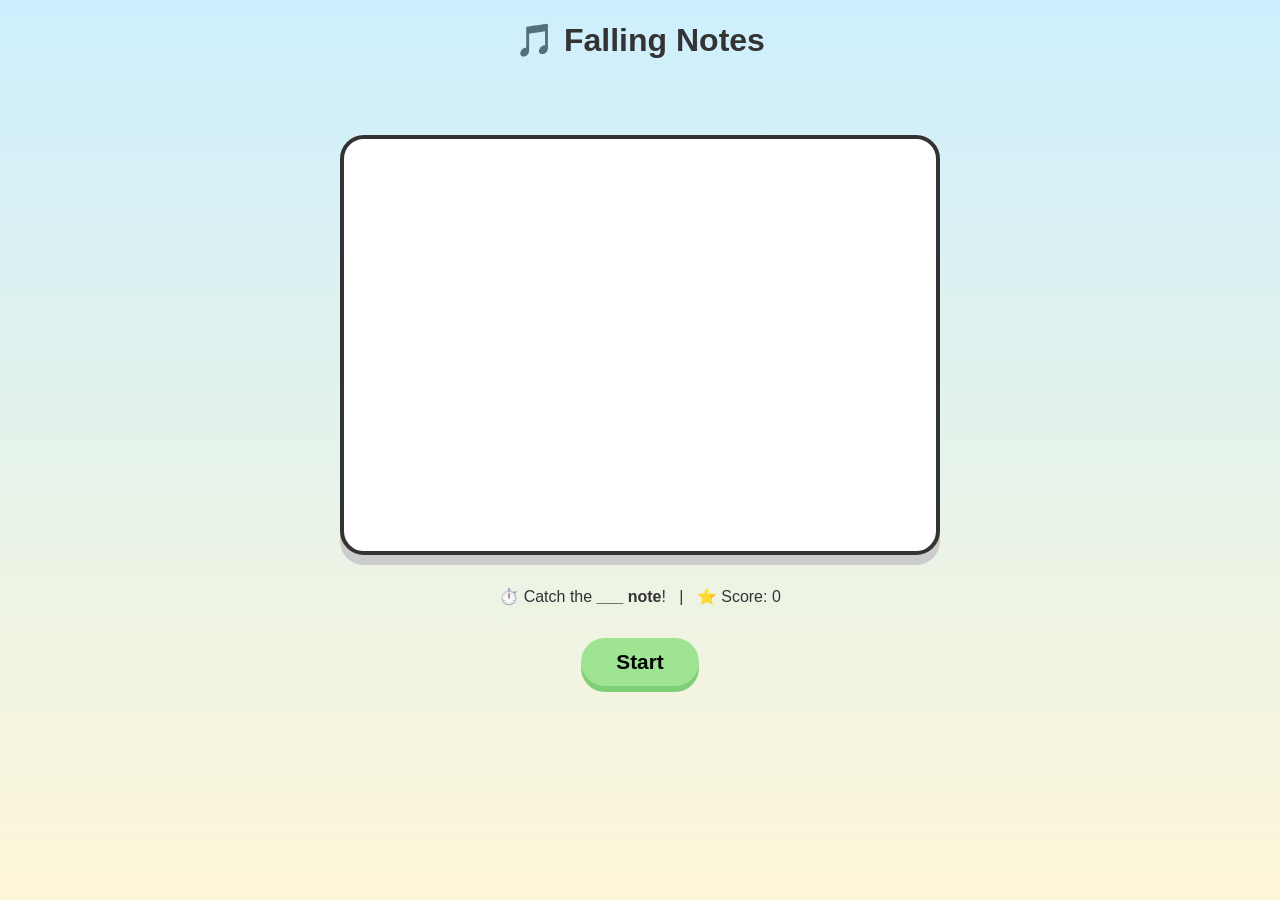
==== games/falling-notes/index.html @ a4501250 "added falling notes game and instructions for both" ====
<!DOCTYPE html>
<html lang="en">
<head>
  <meta charset="UTF-8" />
  <title>Falling Notes</title>
  <meta name="viewport" content="width=device-width, initial-scale=1.0" />

  <link rel="stylesheet" href="../../style.css">
  <link rel="stylesheet" href="style.css">
</head>
<body>
  <h1>🎵 Falling Notes</h1>

  <p id="status"></p>

  <canvas id="canvas"></canvas>

  <p>
    ⏱️ Catch the <strong><span id="target-note">___</span> note</strong>!
    &nbsp; | &nbsp;
    ⭐ Score: <span id="score">0</span>
  </p>

  <button id="start-btn">Start</button>

  <script src="game.js" defer></script>
</body>
</html>
---- style.css ----
/* -------------------------------
   Global Reset & Base
-------------------------------- */
* {
  box-sizing: border-box;
}

body {
  margin: 0;
  min-height: 100vh;
  font-family: "Comic Sans MS", "Trebuchet MS", sans-serif;
  background: linear-gradient(180deg, #cdeffd, #fef6d8);
  color: #333;
  display: flex;
  flex-direction: column;
  align-items: center;
}

/* -------------------------------
   Header / Hero
-------------------------------- */
.hero {
  text-align: center;
  padding: 2rem 1rem;
}

.hero h1 {
  font-size: 3rem;
  margin: 0;
}

.hero p {
  font-size: 1.3rem;
  margin-top: 0.5rem;
}

/* -------------------------------
   Game Grid
-------------------------------- */
.game-grid {
  width: 100%;
  max-width: 900px;
  padding: 1rem;
  display: grid;
  grid-template-columns: repeat(auto-fit, minmax(220px, 1fr));
  gap: 1.5rem;
}

/* -------------------------------
   Game Card
-------------------------------- */
.game-card {
  background: white;
  border-radius: 24px;
  padding: 1.5rem;
  text-align: center;
  text-decoration: none;
  color: inherit;
  box-shadow: 0 8px 0 #ddd;
  transition: transform 0.15s ease, box-shadow 0.15s ease;
}

.game-card:hover {
  transform: translateY(-6px);
  box-shadow: 0 14px 0 #ccc;
}

.game-card:active {
  transform: translateY(2px);
  box-shadow: 0 4px 0 #ccc;
}

/* -------------------------------
   Icons & Text
-------------------------------- */
.game-icon {
  font-size: 4rem;
  margin-bottom: 0.5rem;
}

.game-card h2 {
  margin: 0.5rem 0;
  font-size: 1.4rem;
}

.game-card p {
  font-size: 1rem;
  color: #555;
}

/* -------------------------------
   Coming Soon
-------------------------------- */
.coming-soon {
  opacity: 0.6;
  cursor: default;
  box-shadow: 0 8px 0 #eee;
}

.coming-soon:hover {
  transform: none;
}

/* -------------------------------
   Footer
-------------------------------- */
footer {
  margin-top: auto;
  padding: 1rem;
  font-size: 0.9rem;
  color: #666;
}



@keyframes shake {
  0% { transform: translateX(0); }
  20% { transform: translateX(-8px); }
  40% { transform: translateX(8px); }
  60% { transform: translateX(-6px); }
  80% { transform: translateX(6px); }
  100% { transform: translateX(0); }
}

canvas.shake {
  animation: shake 0.3s;
}
---- games/falling-notes/style.css ----
canvas {
  display: block;
  margin: 1rem auto;
  background: #ffffff;
  border-radius: 24px;
  border: 4px solid #333;
  box-shadow: 0 10px 0 #ccc;
  width: min(90vw, 600px);
  height: 420px;
}

#status {
  font-size: 1.2rem;
}

#start-btn {
  margin-top: 1rem;
  padding: 0.75rem 2.2rem;
  font-size: 1.3rem;
  border-radius: 999px;
  border: none;
  background: #9ee493;
  font-weight: bold;
  cursor: pointer;
  box-shadow: 0 6px 0 #7fcf77;
}

#start-btn:active {
  transform: translateY(4px);
  box-shadow: 0 2px 0 #7fcf77;
}
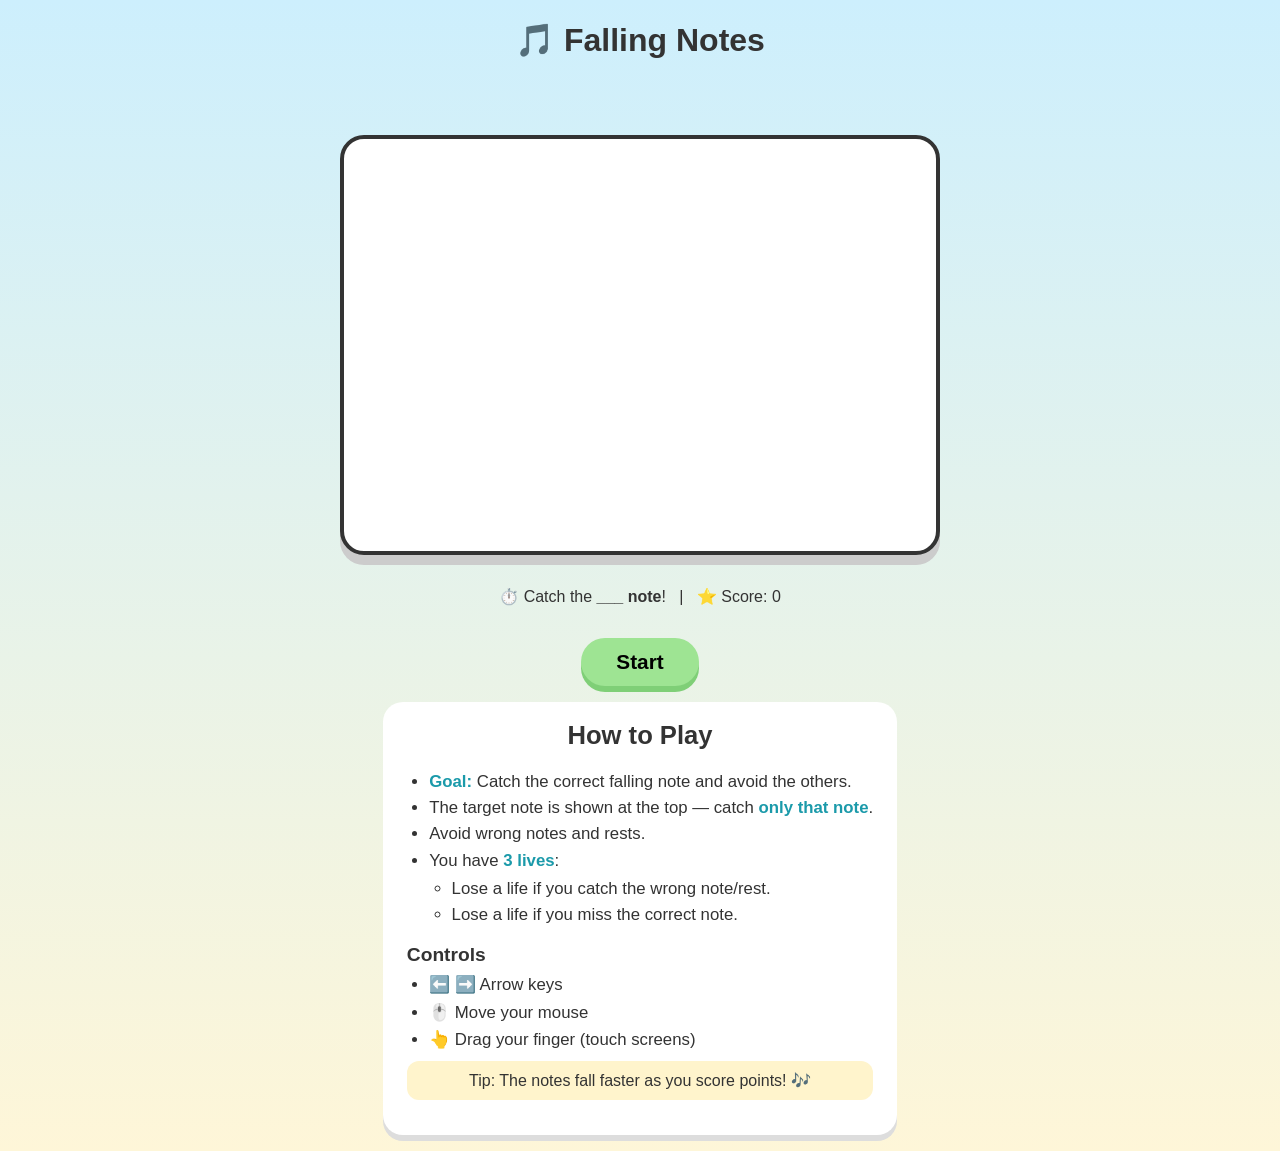
==== commit cd46b633: "updated for ios support" ====
--- a/games/falling-notes/index.html
+++ b/games/falling-notes/index.html
@@ -1,5 +1,6 @@
 <!DOCTYPE html>
 <html lang="en">
+
 <head>
   <meta charset="UTF-8" />
   <title>Falling Notes</title>
@@ -8,6 +9,7 @@
   <link rel="stylesheet" href="../../style.css">
   <link rel="stylesheet" href="style.css">
 </head>
+
 <body>
   <h1>🎵 Falling Notes</h1>
 
@@ -23,6 +25,33 @@
 
   <button id="start-btn">Start</button>
 
+
+  <section class="instructions">
+    <h2>How to Play</h2>
+    <ul>
+      <li><strong>Goal:</strong> Catch the correct falling note and avoid the others.</li>
+      <li>The target note is shown at the top — catch <strong>only that note</strong>.</li>
+      <li>Avoid wrong notes and rests.</li>
+      <li>You have <strong>3 lives</strong>:
+        <ul>
+          <li>Lose a life if you catch the wrong note/rest.</li>
+          <li>Lose a life if you miss the correct note.</li>
+        </ul>
+      </li>
+    </ul>
+
+    <h3>Controls</h3>
+    <ul>
+      <li>⬅️ ➡️ Arrow keys</li>
+      <li>🖱️ Move your mouse</li>
+      <li>👆 Drag your finger (touch screens)</li>
+    </ul>
+
+    <p class="tip">Tip: The notes fall faster as you score points! 🎶</p>
+  </section>
+
+  <script src="../../notes.js"></script>
   <script src="game.js" defer></script>
 </body>
-</html>
+
+</html>
--- a/style.css
+++ b/style.css
@@ -102,6 +102,54 @@
 }
 
 /* -------------------------------
+   Instructions (NEW)
+-------------------------------- */
+.instructions {
+  background: white;
+  border-radius: 20px;
+  padding: 1.2rem 1.5rem;
+  margin: 1rem auto;
+  max-width: 700px;
+  box-shadow: 0 6px 0 #ddd;
+  text-align: left;
+}
+
+.instructions h2 {
+  margin-top: 0;
+  font-size: 1.6rem;
+  text-align: center;
+}
+
+.instructions h3 {
+  margin-bottom: 0.3rem;
+  font-size: 1.2rem;
+}
+
+.instructions ul {
+  padding-left: 1.4rem;
+  margin: 0.5rem 0;
+}
+
+.instructions li {
+  margin-bottom: 0.4rem;
+  font-size: 1.05rem;
+}
+
+.instructions strong {
+  color: #1b9aaa;
+}
+
+/* Tip box */
+.instructions .tip {
+  margin-top: 0.7rem;
+  padding: 0.6rem 0.8rem;
+  background: #fff4cc;
+  border-radius: 12px;
+  font-size: 1rem;
+  text-align: center;
+}
+
+/* -------------------------------
    Footer
 -------------------------------- */
 footer {
@@ -110,18 +158,3 @@
   font-size: 0.9rem;
   color: #666;
 }
-
-
-
-@keyframes shake {
-  0% { transform: translateX(0); }
-  20% { transform: translateX(-8px); }
-  40% { transform: translateX(8px); }
-  60% { transform: translateX(-6px); }
-  80% { transform: translateX(6px); }
-  100% { transform: translateX(0); }
-}
-
-canvas.shake {
-  animation: shake 0.3s;
-}
--- a/games/falling-notes/style.css
+++ b/games/falling-notes/style.css
@@ -29,3 +29,16 @@
   transform: translateY(4px);
   box-shadow: 0 2px 0 #7fcf77;
 }
+
+@keyframes shake {
+  0% { transform: translateX(0); }
+  20% { transform: translateX(-8px); }
+  40% { transform: translateX(8px); }
+  60% { transform: translateX(-6px); }
+  80% { transform: translateX(6px); }
+  100% { transform: translateX(0); }
+}
+
+canvas.shake {
+  animation: shake 0.3s;
+}
